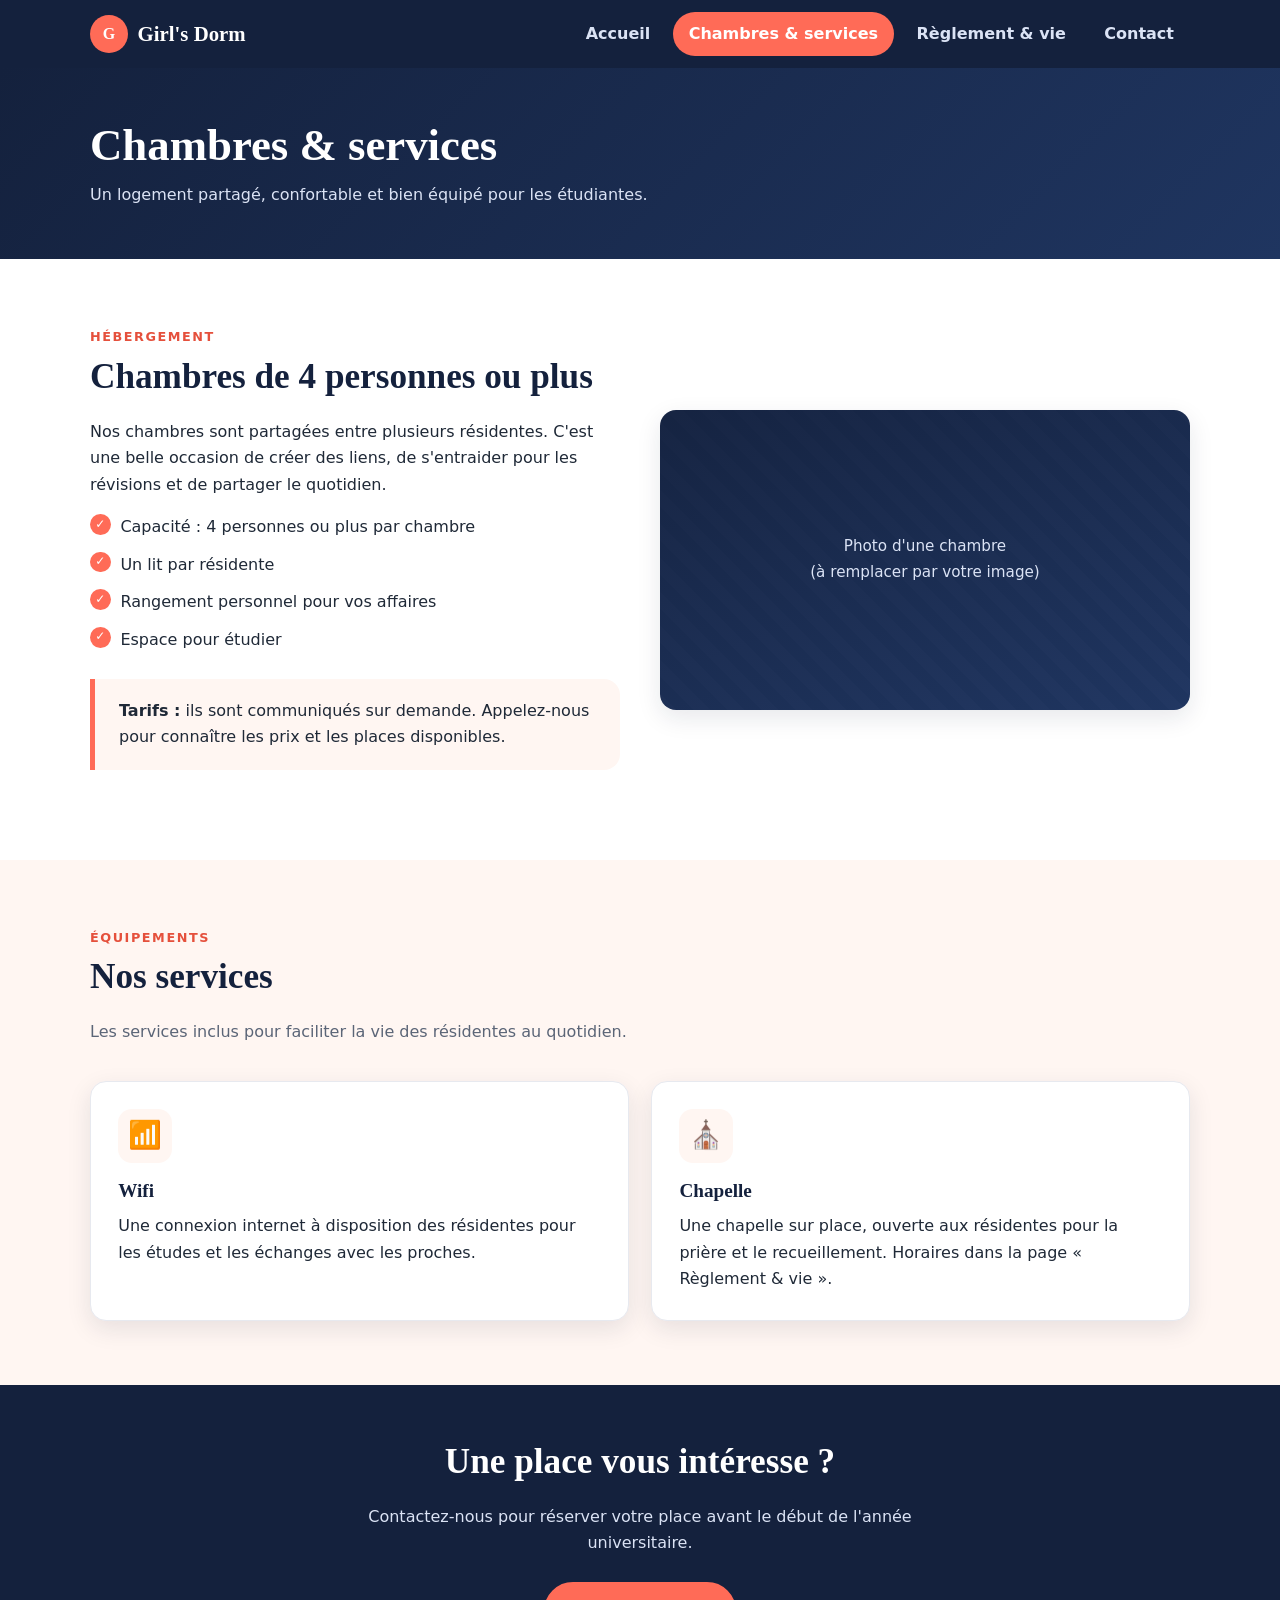
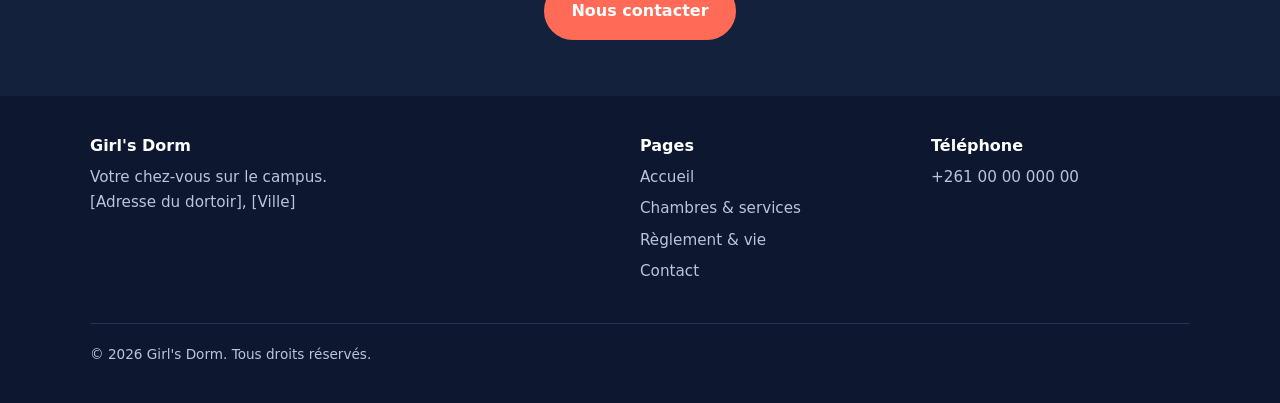
==== chambres.html @ 2c2ca1b3 "page" ====
<!DOCTYPE html>
<html lang="fr">
<head>
  <meta charset="UTF-8">
  <meta name="viewport" content="width=device-width, initial-scale=1">
  <title>Chambres &amp; services | Girl's Dorm</title>
  <meta name="description" content="Chambres de 4 personnes ou plus, wifi et chapelle : découvrez le logement et les services de Girl's Dorm.">
  <link rel="stylesheet" href="style.css">
</head>
<body>

  <header class="entete">
    <div class="conteneur">
      <a class="logo" href="index.html" aria-label="Girl's Dorm, accueil">
        <span class="logo-pastille">G</span>
        Girl's Dorm
      </a>

      <input type="checkbox" id="menu-case" aria-label="Ouvrir le menu">
      <label class="menu-bouton" for="menu-case" aria-hidden="true"><span></span></label>

      <nav class="nav" aria-label="Navigation principale">
        <ul>
          <li><a href="index.html">Accueil</a></li>
          <li><a href="chambres.html" aria-current="page">Chambres &amp; services</a></li>
          <li><a href="reglement.html">Règlement &amp; vie</a></li>
          <li><a href="contact.html">Contact</a></li>
        </ul>
      </nav>
    </div>
  </header>

  <main>
    <section class="titre-page">
      <div class="conteneur">
        <h1>Chambres &amp; services</h1>
        <p>Un logement partagé, confortable et bien équipé pour les étudiantes.</p>
      </div>
    </section>

    <section class="section">
      <div class="conteneur deux-colonnes">
        <div>
          <span class="surtitre">Hébergement</span>
          <h2>Chambres de 4 personnes ou plus</h2>
          <p>Nos chambres sont partagées entre plusieurs résidentes. C'est une belle occasion de créer des liens, de s'entraider pour les révisions et de partager le quotidien.</p>
          <ul class="liste-coches">
            <li>Capacité : 4 personnes ou plus par chambre</li>
            <li>Un lit par résidente</li>
            <li>Rangement personnel pour vos affaires</li>
            <li>Espace pour étudier</li>
          </ul>
          <div class="encadre">
            <p><strong>Tarifs :</strong> ils sont communiqués sur demande. Appelez-nous pour connaître les prix et les places disponibles.</p>
          </div>
        </div>
        <div class="photo" role="img" aria-label="Emplacement de la photo d'une chambre">
          <span>Photo d'une chambre<br>(à remplacer par votre image)</span>
        </div>
      </div>
    </section>

    <section class="section section-creme">
      <div class="conteneur">
        <span class="surtitre">Équipements</span>
        <h2>Nos services</h2>
        <p class="section-intro">Les services inclus pour faciliter la vie des résidentes au quotidien.</p>

        <div class="grille">
          <article class="carte">
            <div class="icone" aria-hidden="true">📶</div>
            <h3>Wifi</h3>
            <p>Une connexion internet à disposition des résidentes pour les études et les échanges avec les proches.</p>
          </article>
          <article class="carte">
            <div class="icone" aria-hidden="true">⛪</div>
            <h3>Chapelle</h3>
            <p>Une chapelle sur place, ouverte aux résidentes pour la prière et le recueillement. Horaires dans la page « Règlement &amp; vie ».</p>
          </article>
        </div>
      </div>
    </section>

    <section class="bandeau-appel">
      <div class="conteneur">
        <h2>Une place vous intéresse ?</h2>
        <p>Contactez-nous pour réserver votre place avant le début de l'année universitaire.</p>
        <div class="boutons">
          <a class="bouton" href="contact.html">Nous contacter</a>
        </div>
      </div>
    </section>
  </main>

  <footer class="pied">
    <div class="conteneur">
      <div>
        <h3>Girl's Dorm</h3>
        <p>Votre chez-vous sur le campus.<br>[Adresse du dortoir], [Ville]</p>
      </div>
      <div>
        <h3>Pages</h3>
        <ul>
          <li><a href="index.html">Accueil</a></li>
          <li><a href="chambres.html">Chambres &amp; services</a></li>
          <li><a href="reglement.html">Règlement &amp; vie</a></li>
          <li><a href="contact.html">Contact</a></li>
        </ul>
      </div>
      <div>
        <h3>Téléphone</h3>
        <p><a href="tel:+261000000000">+261 00 00 000 00</a></p>
      </div>
      <p class="copyright">© 2026 Girl's Dorm. Tous droits réservés.</p>
    </div>
  </footer>

</body>
</html>
---- style.css ----
/* ==========================================================
   Girl's Dorm - feuille de style unique
   Palette : bleu nuit + corail. Aucun JavaScript.
   ========================================================== */

:root {
  --nuit: #14213d;
  --nuit-2: #1f3560;
  --corail: #ff6b57;
  --corail-fonce: #e5503c;
  --creme: #fff6f2;
  --blanc: #ffffff;
  --texte: #1f2937;
  --gris: #5b6577;
  --bordure: #e7e9ef;
  --rayon: 16px;
  --ombre: 0 8px 24px rgba(20, 33, 61, 0.1);
  --largeur: 1100px;
}

*,
*::before,
*::after {
  box-sizing: border-box;
}

html {
  scroll-behavior: smooth;
}

body {
  margin: 0;
  font-family: "Segoe UI", system-ui, -apple-system, Roboto, Arial, sans-serif;
  color: var(--texte);
  background: var(--blanc);
  line-height: 1.65;
}

img {
  max-width: 100%;
  display: block;
}

a {
  color: var(--nuit-2);
}

h1,
h2,
h3 {
  font-family: Georgia, "Times New Roman", serif;
  color: var(--nuit);
  line-height: 1.2;
  margin: 0 0 0.6em;
}

h1 { font-size: clamp(2.2rem, 6vw, 3.6rem); }
h2 { font-size: clamp(1.6rem, 4vw, 2.2rem); }
h3 { font-size: 1.2rem; }

p { margin: 0 0 1em; }

.conteneur {
  width: min(100% - 2rem, var(--largeur));
  margin-inline: auto;
}

/* ---------- En-tête et navigation (sans JS) ---------- */

.entete {
  background: var(--nuit);
  position: sticky;
  top: 0;
  z-index: 50;
}

.entete .conteneur {
  display: flex;
  align-items: center;
  justify-content: space-between;
  min-height: 68px;
}

.logo {
  display: flex;
  align-items: center;
  gap: 0.6rem;
  color: var(--blanc);
  text-decoration: none;
  font-family: Georgia, serif;
  font-size: 1.3rem;
  font-weight: bold;
}

.logo-pastille {
  display: grid;
  place-items: center;
  width: 38px;
  height: 38px;
  border-radius: 50%;
  background: var(--corail);
  color: var(--blanc);
  font-size: 1rem;
}

#menu-case {
  position: absolute;
  opacity: 0;
  pointer-events: none;
}

.menu-bouton {
  display: none;
  cursor: pointer;
  padding: 0.5rem;
}

.menu-bouton span,
.menu-bouton span::before,
.menu-bouton span::after {
  display: block;
  width: 26px;
  height: 3px;
  background: var(--blanc);
  border-radius: 2px;
  content: "";
  position: relative;
  transition: transform 0.2s, background 0.2s;
}

.menu-bouton span::before { position: absolute; top: -8px; }
.menu-bouton span::after { position: absolute; top: 8px; }

.nav ul {
  list-style: none;
  display: flex;
  gap: 0.4rem;
  margin: 0;
  padding: 0;
}

.nav a {
  display: block;
  padding: 0.55rem 1rem;
  color: #dbe3f5;
  text-decoration: none;
  border-radius: 999px;
  font-weight: 600;
  transition: background 0.2s, color 0.2s;
}

.nav a:hover,
.nav a:focus-visible {
  background: var(--nuit-2);
  color: var(--blanc);
}

.nav a[aria-current="page"] {
  background: var(--corail);
  color: var(--blanc);
}

/* ---------- Boutons ---------- */

.bouton {
  display: inline-block;
  padding: 0.85rem 1.6rem;
  border-radius: 999px;
  background: var(--corail);
  color: var(--blanc);
  font-weight: 700;
  text-decoration: none;
  border: 2px solid var(--corail);
  transition: background 0.2s, transform 0.2s;
}

.bouton:hover,
.bouton:focus-visible {
  background: var(--corail-fonce);
  border-color: var(--corail-fonce);
  transform: translateY(-2px);
}

.bouton-contour {
  background: transparent;
  color: var(--blanc);
  border-color: rgba(255, 255, 255, 0.7);
}

.bouton-contour:hover,
.bouton-contour:focus-visible {
  background: var(--blanc);
  border-color: var(--blanc);
  color: var(--nuit);
}

.boutons {
  display: flex;
  flex-wrap: wrap;
  gap: 0.8rem;
  margin-top: 1.6rem;
}

/* ---------- Bandeau d'en-tête de page ---------- */

.hero {
  background:
    radial-gradient(circle at 85% 20%, rgba(255, 107, 87, 0.35), transparent 40%),
    linear-gradient(135deg, var(--nuit) 0%, var(--nuit-2) 100%);
  color: var(--blanc);
  padding: 5rem 0 5.5rem;
}

.hero h1 { color: var(--blanc); margin-bottom: 0.3em; }

.hero .slogan {
  font-size: 1.25rem;
  color: #ffd6cf;
  margin-bottom: 1rem;
}

.hero p { max-width: 620px; color: #dbe3f5; }

.titre-page {
  background: linear-gradient(135deg, var(--nuit) 0%, var(--nuit-2) 100%);
  color: var(--blanc);
  padding: 3.2rem 0;
}

.titre-page h1 { color: var(--blanc); font-size: clamp(1.9rem, 5vw, 2.8rem); margin-bottom: 0.2em; }
.titre-page p { margin: 0; color: #dbe3f5; max-width: 640px; }

/* ---------- Sections ---------- */

.section { padding: 4rem 0; }
.section-creme { background: var(--creme); }

.section-intro {
  max-width: 640px;
  margin-bottom: 2.2rem;
  color: var(--gris);
}

.surtitre {
  display: inline-block;
  text-transform: uppercase;
  letter-spacing: 0.12em;
  font-size: 0.8rem;
  font-weight: 700;
  color: var(--corail-fonce);
  margin-bottom: 0.5rem;
}

.grille {
  display: grid;
  gap: 1.4rem;
  grid-template-columns: repeat(auto-fit, minmax(230px, 1fr));
}

.carte {
  background: var(--blanc);
  border: 1px solid var(--bordure);
  border-radius: var(--rayon);
  padding: 1.7rem;
  box-shadow: var(--ombre);
}

.carte p:last-child { margin-bottom: 0; }

.icone {
  display: grid;
  place-items: center;
  width: 54px;
  height: 54px;
  margin-bottom: 1rem;
  border-radius: 14px;
  background: var(--creme);
  font-size: 1.7rem;
}

.deux-colonnes {
  display: grid;
  gap: 2.5rem;
  grid-template-columns: 1fr 1fr;
  align-items: center;
}

/* Emplacement photo : remplacer par <img src="photos/xxx.jpg" alt="..."> */
.photo {
  min-height: 300px;
  border-radius: var(--rayon);
  background:
    linear-gradient(160deg, rgba(20, 33, 61, 0.88), rgba(31, 53, 96, 0.75)),
    repeating-linear-gradient(45deg, #2b3f6b 0 12px, #1f3560 12px 24px);
  display: grid;
  place-items: center;
  text-align: center;
  color: #dbe3f5;
  padding: 1.5rem;
  box-shadow: var(--ombre);
}

.photo span { font-size: 0.95rem; }

img.photo {
  display: block;
  width: 100%;
  object-fit: cover;
  padding: 0;
}

/* ---------- Listes ---------- */

.liste-coches {
  list-style: none;
  margin: 0;
  padding: 0;
}

.liste-coches li {
  position: relative;
  padding-left: 1.9rem;
  margin-bottom: 0.7rem;
}

.liste-coches li::before {
  content: "\2713";
  position: absolute;
  left: 0;
  top: 0;
  width: 1.3rem;
  height: 1.3rem;
  display: grid;
  place-items: center;
  border-radius: 50%;
  background: var(--corail);
  color: var(--blanc);
  font-size: 0.75rem;
  font-weight: bold;
}

.etapes {
  list-style: none;
  counter-reset: etape;
  margin: 0;
  padding: 0;
}

.etapes li {
  counter-increment: etape;
  position: relative;
  padding: 0 0 1.4rem 3.4rem;
}

.etapes li::before {
  content: counter(etape);
  position: absolute;
  left: 0;
  top: 0;
  width: 2.3rem;
  height: 2.3rem;
  display: grid;
  place-items: center;
  border-radius: 50%;
  background: var(--nuit);
  color: var(--blanc);
  font-weight: bold;
}

/* ---------- Tableaux ---------- */

.tableau-conteneur {
  overflow-x: auto;
  border-radius: var(--rayon);
  box-shadow: var(--ombre);
  border: 1px solid var(--bordure);
}

table {
  width: 100%;
  border-collapse: collapse;
  background: var(--blanc);
  min-width: 480px;
}

th,
td {
  padding: 1rem 1.2rem;
  text-align: left;
  border-bottom: 1px solid var(--bordure);
}

th {
  background: var(--nuit);
  color: var(--blanc);
  font-weight: 600;
}

tr:last-child td { border-bottom: none; }
tbody tr:nth-child(even) { background: var(--creme); }

/* ---------- Encadrés ---------- */

.encadre {
  border-left: 5px solid var(--corail);
  background: var(--creme);
  border-radius: 0 var(--rayon) var(--rayon) 0;
  padding: 1.2rem 1.5rem;
  margin: 1.6rem 0;
}

.encadre p:last-child { margin-bottom: 0; }

.bandeau-appel {
  background: var(--nuit);
  color: var(--blanc);
  text-align: center;
  padding: 3.5rem 0;
}

.bandeau-appel h2 { color: var(--blanc); }
.bandeau-appel p { color: #dbe3f5; max-width: 560px; margin-inline: auto; }
.bandeau-appel .boutons { justify-content: center; }

.telephone-grand {
  display: inline-block;
  font-family: Georgia, serif;
  font-size: clamp(1.6rem, 5vw, 2.4rem);
  font-weight: bold;
  color: var(--corail-fonce);
  text-decoration: none;
}

.telephone-grand:hover { text-decoration: underline; }

/* ---------- Pied de page ---------- */

.pied {
  background: #0d1730;
  color: #b9c4dd;
  padding: 2.5rem 0 1.5rem;
  font-size: 0.95rem;
}

.pied .conteneur {
  display: grid;
  gap: 2rem;
  grid-template-columns: 2fr 1fr 1fr;
}

.pied h3 {
  color: var(--blanc);
  font-size: 1rem;
  font-family: "Segoe UI", system-ui, sans-serif;
}

.pied ul { list-style: none; margin: 0; padding: 0; }
.pied li { margin-bottom: 0.4rem; }
.pied a { color: #b9c4dd; text-decoration: none; }
.pied a:hover { color: var(--corail); }

.pied .copyright {
  grid-column: 1 / -1;
  border-top: 1px solid #25335a;
  padding-top: 1.2rem;
  font-size: 0.85rem;
}

/* ---------- Accessibilité ---------- */

a:focus-visible,
label:focus-visible,
#menu-case:focus-visible + .menu-bouton {
  outline: 3px solid var(--corail);
  outline-offset: 3px;
}

@media (prefers-reduced-motion: reduce) {
  * { transition: none !important; scroll-behavior: auto !important; }
}

/* ---------- Adaptatif : tablette et mobile ---------- */

@media (max-width: 820px) {
  .menu-bouton { display: block; }

  .nav {
    position: absolute;
    top: 68px;
    left: 0;
    right: 0;
    background: var(--nuit);
    max-height: 0;
    overflow: hidden;
    transition: max-height 0.3s ease;
    border-top: 1px solid transparent;
  }

  .nav ul {
    flex-direction: column;
    padding: 0.5rem 1rem 1.2rem;
  }

  .nav a { padding: 0.9rem 1rem; border-radius: 10px; }

  #menu-case:checked ~ .nav {
    max-height: 420px;
    border-top-color: #25335a;
  }

  #menu-case:checked ~ .menu-bouton span { background: transparent; }
  #menu-case:checked ~ .menu-bouton span::before { top: 0; transform: rotate(45deg); background: var(--blanc); }
  #menu-case:checked ~ .menu-bouton span::after { top: 0; transform: rotate(-45deg); background: var(--blanc); }

  .deux-colonnes { grid-template-columns: 1fr; }
  .pied .conteneur { grid-template-columns: 1fr; }
  .hero { padding: 3.5rem 0 4rem; }
  .section { padding: 3rem 0; }
}
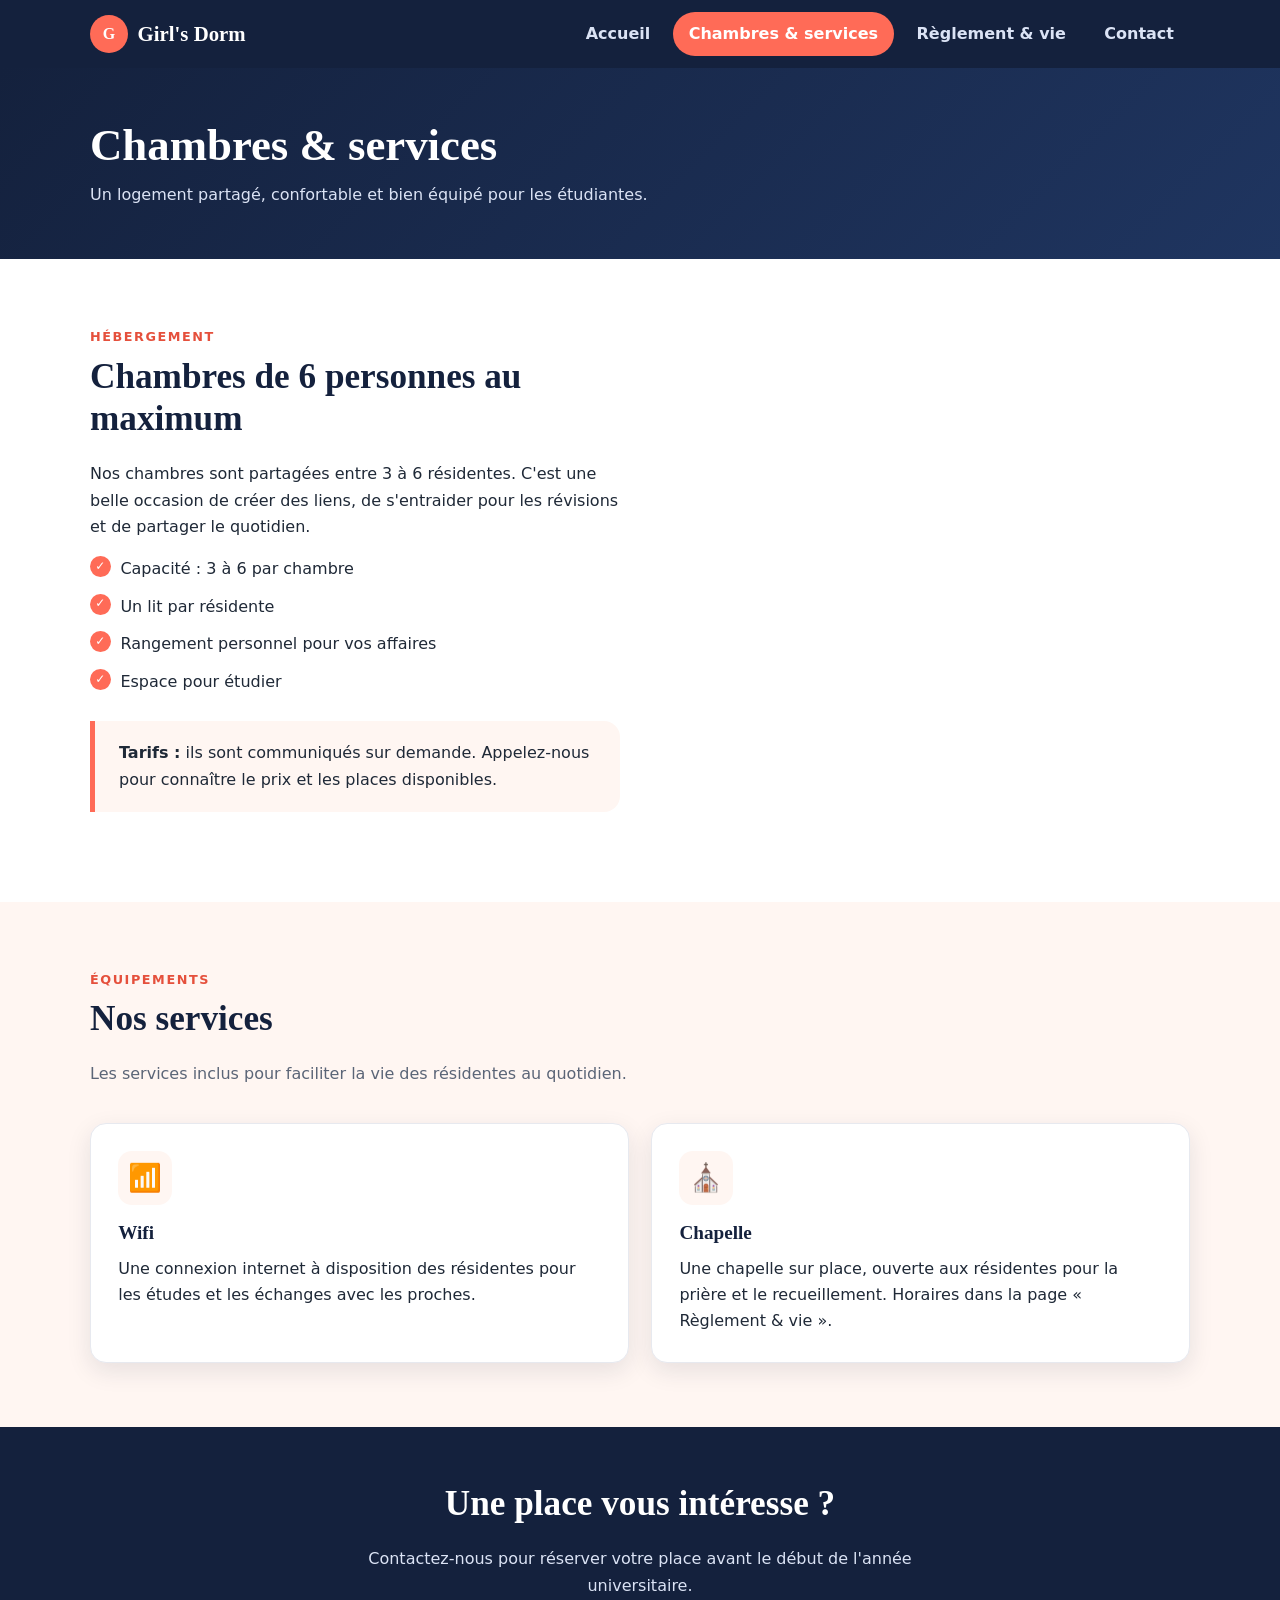
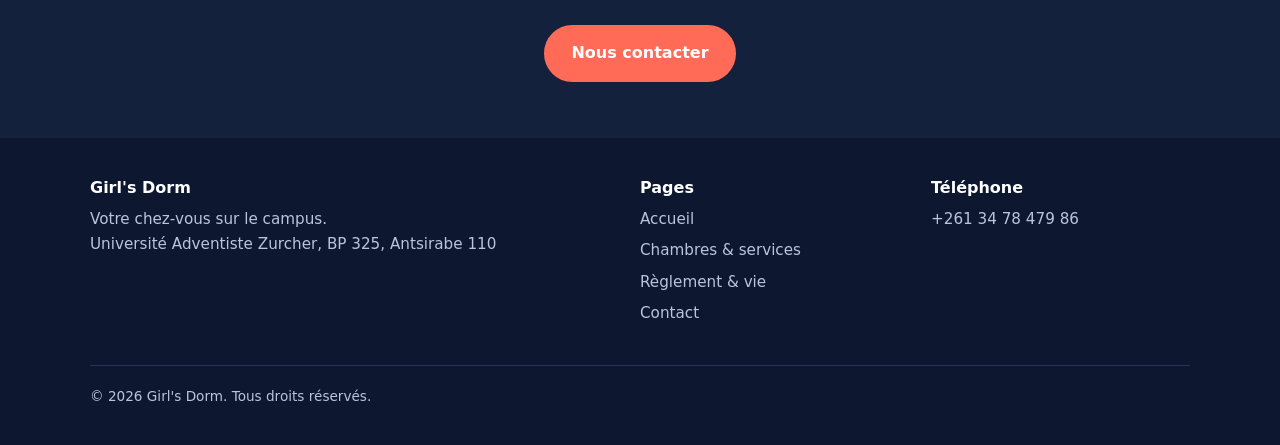
==== commit 8eeb3b07: "first" ====
--- a/chambres.html
+++ b/chambres.html
@@ -42,20 +42,17 @@
       <div class="conteneur deux-colonnes">
         <div>
           <span class="surtitre">Hébergement</span>
-          <h2>Chambres de 4 personnes ou plus</h2>
-          <p>Nos chambres sont partagées entre plusieurs résidentes. C'est une belle occasion de créer des liens, de s'entraider pour les révisions et de partager le quotidien.</p>
+          <h2>Chambres de 6 personnes au maximum</h2>
+          <p>Nos chambres sont partagées entre 3 à 6 résidentes. C'est une belle occasion de créer des liens, de s'entraider pour les révisions et de partager le quotidien.</p>
           <ul class="liste-coches">
-            <li>Capacité : 4 personnes ou plus par chambre</li>
+            <li>Capacité : 3 à 6 par chambre</li>
             <li>Un lit par résidente</li>
             <li>Rangement personnel pour vos affaires</li>
             <li>Espace pour étudier</li>
           </ul>
           <div class="encadre">
-            <p><strong>Tarifs :</strong> ils sont communiqués sur demande. Appelez-nous pour connaître les prix et les places disponibles.</p>
+            <p><strong>Tarifs :</strong> ils sont communiqués sur demande. Appelez-nous pour connaître le prix et les places disponibles.</p>
           </div>
-        </div>
-        <div class="photo" role="img" aria-label="Emplacement de la photo d'une chambre">
-          <span>Photo d'une chambre<br>(à remplacer par votre image)</span>
         </div>
       </div>
     </section>
@@ -96,7 +93,7 @@
     <div class="conteneur">
       <div>
         <h3>Girl's Dorm</h3>
-        <p>Votre chez-vous sur le campus.<br>[Adresse du dortoir], [Ville]</p>
+        <p>Votre chez-vous sur le campus.<br>Université Adventiste Zurcher, BP 325, Antsirabe 110</p>
       </div>
       <div>
         <h3>Pages</h3>
@@ -109,7 +106,7 @@
       </div>
       <div>
         <h3>Téléphone</h3>
-        <p><a href="tel:+261000000000">+261 00 00 000 00</a></p>
+        <p><a href="tel:+261000000000">+261 34 78 479 86</a></p>
       </div>
       <p class="copyright">© 2026 Girl's Dorm. Tous droits réservés.</p>
     </div>
--- a/style.css
+++ b/style.css
@@ -1,8 +1,3 @@
-/* ==========================================================
-   Girl's Dorm - feuille de style unique
-   Palette : bleu nuit + corail. Aucun JavaScript.
-   ========================================================== */
-
 :root {
   --nuit: #14213d;
   --nuit-2: #1f3560;
@@ -285,6 +280,7 @@
   align-items: center;
 }
 
+
 /* Emplacement photo : remplacer par <img src="photos/xxx.jpg" alt="..."> */
 .photo {
   min-height: 300px;
@@ -307,6 +303,9 @@
   width: 100%;
   object-fit: cover;
   padding: 0;
+}
+.photo-accueil {
+  min-height: 300px;
 }
 
 /* ---------- Listes ---------- */
@@ -517,3 +516,4 @@
   .hero { padding: 3.5rem 0 4rem; }
   .section { padding: 3rem 0; }
 }
+
